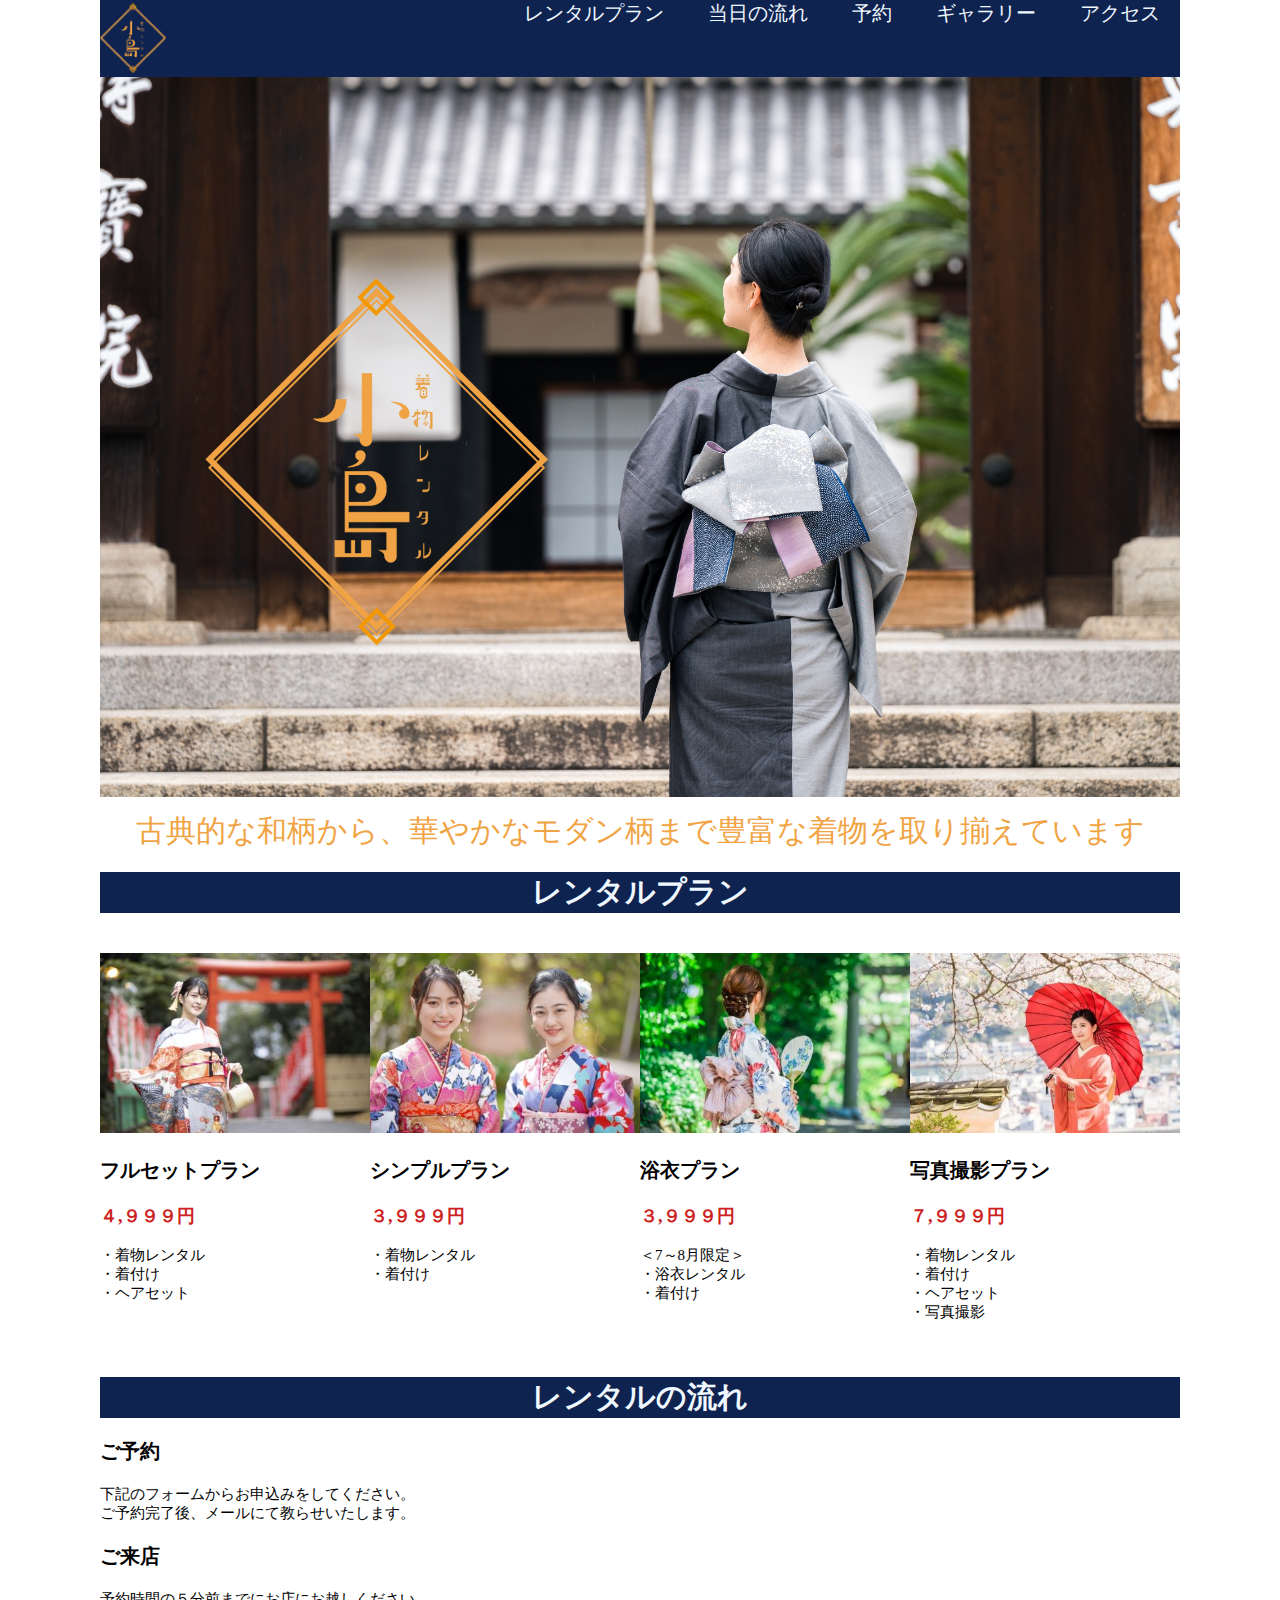
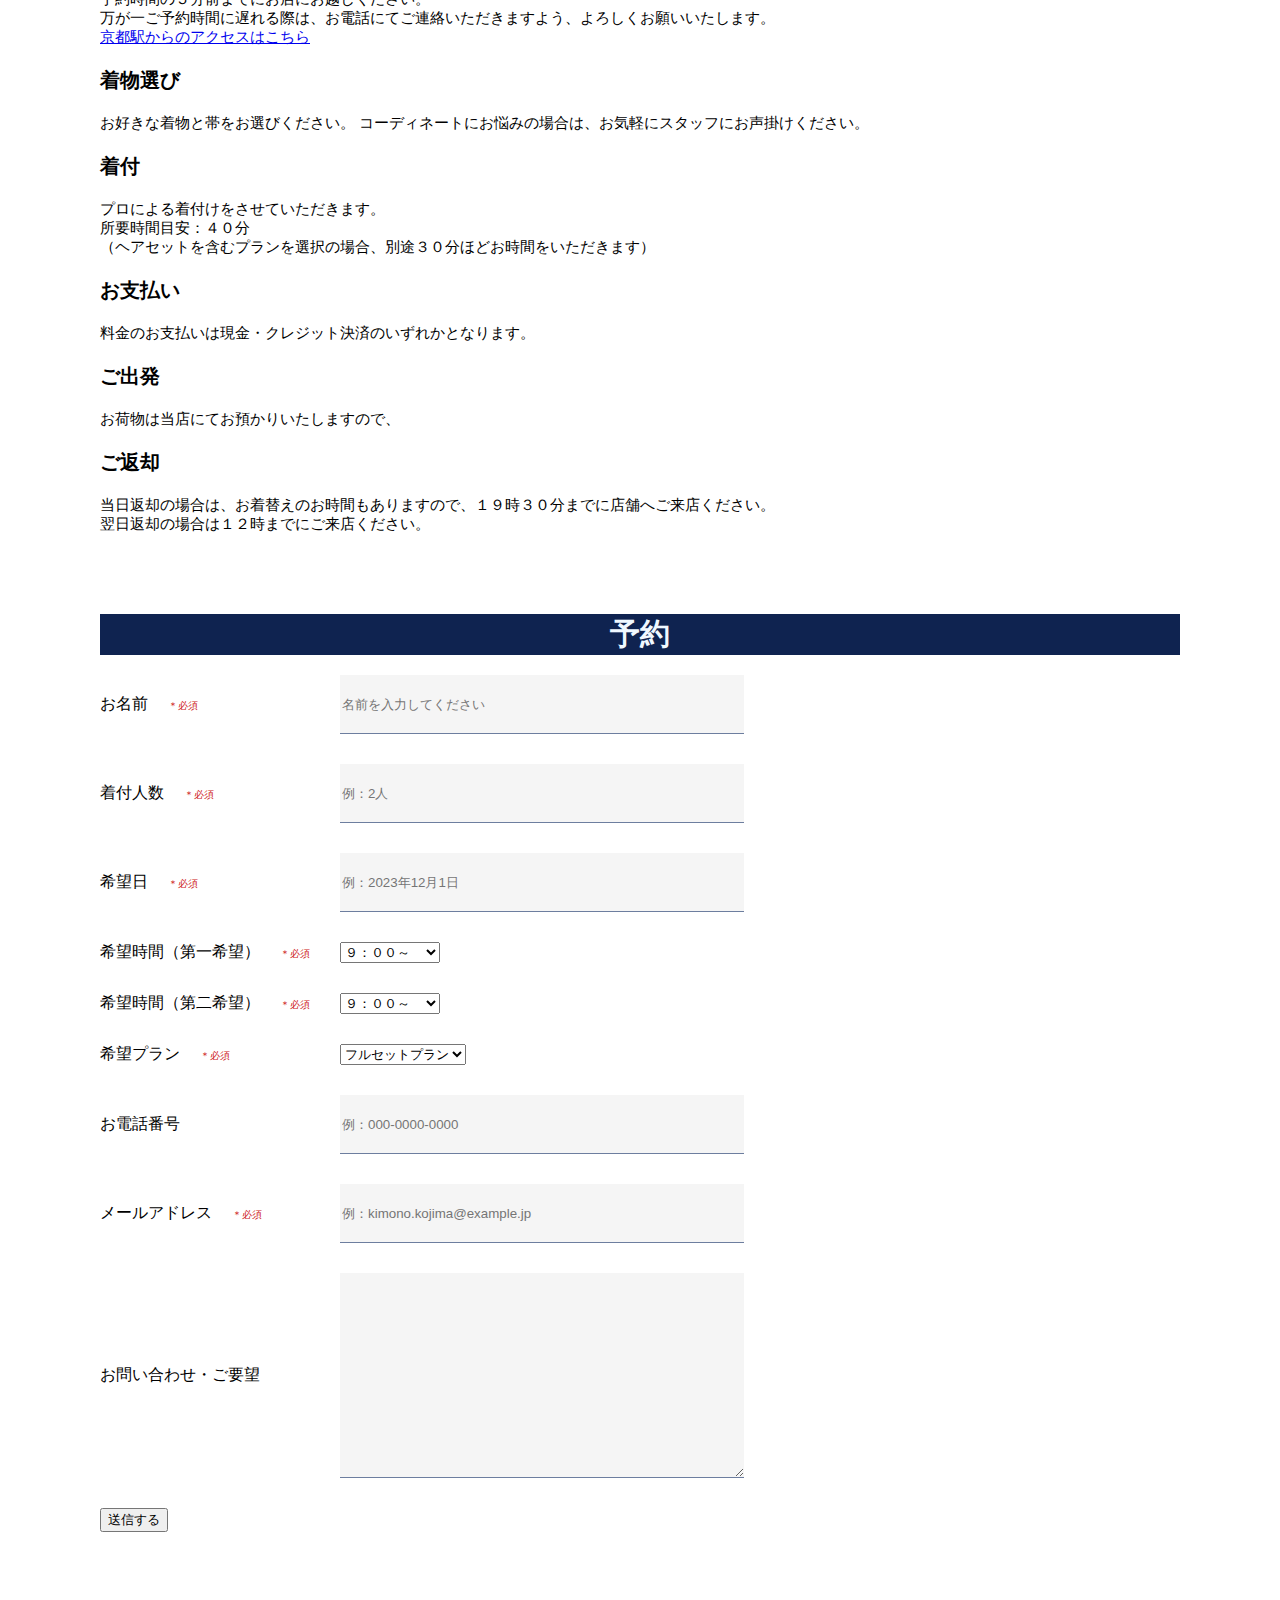
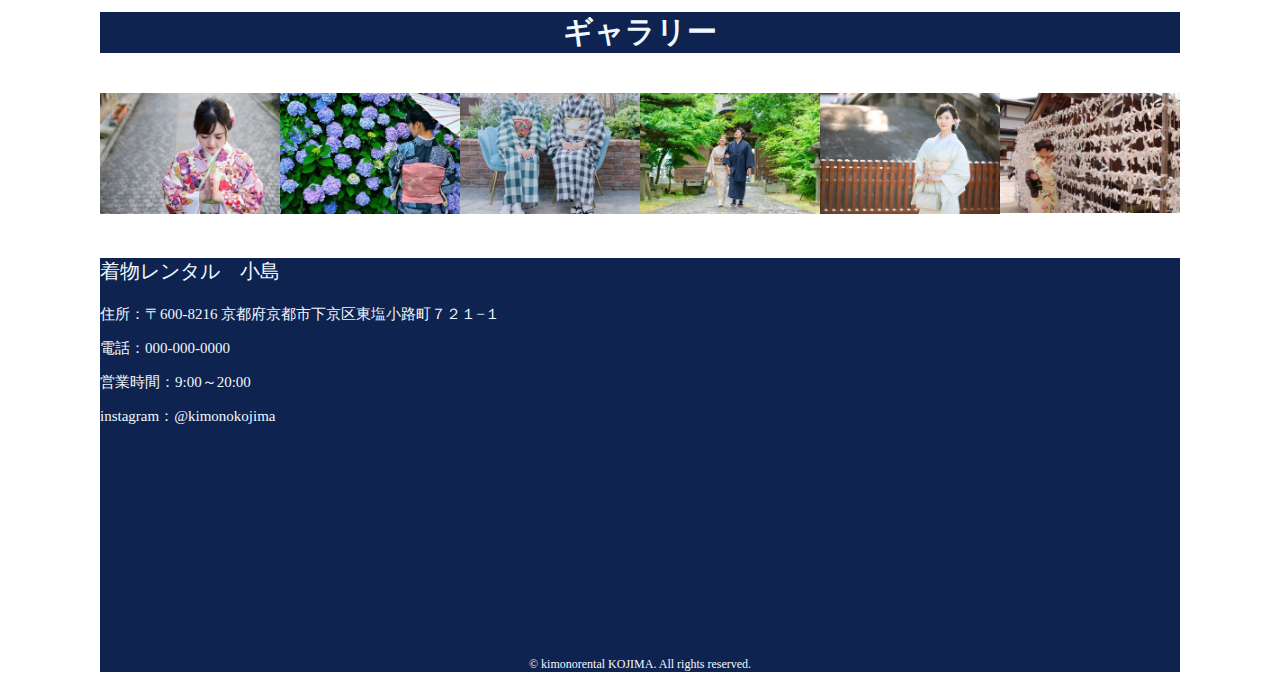
==== kimono_rental/index.html @ d1e51767 "Add files via upload" ====
<!DOCTYPE html>
<html>

<head>
  <meta charset="UTF-8">
  <meta name="viewport" content="width=device-width, initial-scale=1.0">
  <meta name="description" content="京都にある着物レンタルサービス店のサイトです。" />
  <title>着物レンタル 小島</title>
  <link rel="stylesheet" href="css/style.css">

</head>

<body>
  <!-- ナビゲーションメニュー -->
  <header>
    <a href="index.html" id="logo"><img src="img/logo.png" alt="トップページに戻る"></a>
    <nav id="nav-pc">
      <div class="menu">
        <a href="index.html#rental_plan">レンタルプラン</a>
        <a href="index.html#rental_flow">当日の流れ</a>
        <a href="index.html#reservation">予約</a>
        <a href="index.html#gallery">ギャラリー</a>
        <a href="index.html#access">アクセス</a>
      </div>
    </nav>
  </header>

  <main>
    <!-- メイン画像 -->
    <div id="main">
      <img src="img/main.png" alt="着物を着た女性の後ろ姿">
    </div>

    <p id="point">古典的な和柄から、華やかなモダン柄まで豊富な着物を取り揃えています</p>

    <!-- レンタルプラン -->
    <section id="rental_plan">
      <h1 class="title">レンタルプラン</h1>
      <div class="plans">
        <div class="plan">
          <img src="img/plan1.jpg" alt="">
          <p class="plan_name">フルセットプラン</p>
          <p class="price">４,９９９円</p>
          <p>
            ・着物レンタル<br>
            ・着付け<br>
            ・ヘアセット<br>
          </p>
        </div>
        <div class="plan">
          <img src="img/plan2.jpg" alt="">
          <p class="plan_name">シンプルプラン</p>
          <p class="price">３,９９９円</p>
          <p>
            ・着物レンタル<br>
            ・着付け<br>
          </p>
        </div>
        <div class="plan">
          <img src="img/plan3.jpg" alt="">
          <p class="plan_name">浴衣プラン</p>
          <p class="price">３,９９９円</p>
          <p>
            ＜7～8月限定＞<br>
            ・浴衣レンタル<br>
            ・着付け<br>
          </p>
        </div>
        <div class="plan">
          <img src="img/plan4.jpg" alt="">
          <p class="plan_name">写真撮影プラン</p>
          <p class="price">７,９９９円</p>
          <p>
            ・着物レンタル<br>
            ・着付け<br>
            ・ヘアセット<br>
            ・写真撮影<br>
          </p>
        </div>
      </div>
    </section>

    <!-- レンタルの流れ -->
    <section id="rental_flow">
      <h1 class="title">レンタルの流れ</h1>
      <div class="the_day">
        <div class="flow">
          <p class="flow_title">ご予約</p>
          <p>
            下記のフォームからお申込みをしてください。<br>
            ご予約完了後、メールにて教らせいたします。
          </p>
        </div>
        <div class="flow">
          <p class="flow_title">ご来店</p>
          <p>
            予約時間の５分前までにお店にお越しください。<br>
            万が一ご予約時間に遅れる際は、お電話にてご連絡いただきますよう、よろしくお願いいたします。<br>
            <a href="index.html#access">京都駅からのアクセスはこちら</a>
          </p>
        </div>
        <div class="flow">
          <p class="flow_title">着物選び</p>
          <p>
            お好きな着物と帯をお選びください。
            コーディネートにお悩みの場合は、お気軽にスタッフにお声掛けください。
          </p>
        </div>
        <div class="flow">
          <p class="flow_title">着付</p>
          <p>
            プロによる着付けをさせていただきます。<br>
            所要時間目安：４０分<br>
            （ヘアセットを含むプランを選択の場合、別途３０分ほどお時間をいただきます）
          </p>
        </div>
        <div class="flow">
          <p class="flow_title">お支払い</p>
          <p>
            料金のお支払いは現金・クレジット決済のいずれかとなります。

          </p>
        </div>
        <div class="flow">
          <p class="flow_title">ご出発</p>
          <p>
            お荷物は当店にてお預かりいたしますので、
          </p>
        </div>
        <div class="flow">
          <p class="flow_title">ご返却</p>
          <p>
            当日返却の場合は、お着替えのお時間もありますので、１９時３０分までに店舗へご来店ください。<br>
            翌日返却の場合は１２時までにご来店ください。
          </p>
        </div>
      </div>
    </section>

    <!-- 予約フォーム -->
    <section id="reservation">
      <h1 class="title">予約</h1>
      <form action="https://api.staticforms.xyz/submit" method="post">
        <input type="text" name="honeypot" style="display:none">
        <!-- STATIC FORMSのアクセスキー -->
        <input type="hidden" name="accessKey" value="3b613370-7d6a-4ee6-94cb-7e8d8096df7c">
        <!--メールのタイトル-->
        <input type="hidden" name="subject" value="お問い合わせフォーム" />
        <!--送信先のメールアドレスをvalueに設定する-->
        <input type="hidden" name="replyTo" value="ikumi.kt.ti@gmail.com">
        <!--redirectToのURLは公開後のURLへリンクする-->
        <input type="hidden" name="redirectTo" value="">
        <div>
          <div class="reserve_heading">
            <label>お名前<span class="reserve_span">＊必須</span></label>
          </div>

          <input type="text" placeholder="名前を入力してください" class="reserve_textbox">
        </div>

        <div>
          <div class="reserve_heading">
            <label>着付人数<span class="reserve_span">＊必須</span></label>
          </div>

          <input type="text" placeholder="例：2人" class="reserve_textbox">
        </div>

        <div>
          <div class="reserve_heading">
            <label>希望日<span class="reserve_span">＊必須</span></label>
          </div>

          <input type="text" placeholder="例：2023年12月1日" class="reserve_textbox">
        </div>

        <div>
          <div class="reserve_heading">
            <label>希望時間（第一希望）<span class="reserve_span">＊必須</span></label>
          </div>

          <select> 
            <option>　９：００～</option>
            <option>１０：００～</option>
            <option>１１：００～</option>
            <option>１２：００～</option>
            <option>１３：００～</option>
            <option>１４：００～</option>
            <option>１５：００～</option>
          </select>
        </div>

        <div>
          <div class="reserve_heading">
            <label>希望時間（第二希望）<span class="reserve_span">＊必須</span></label>
          </div>

          <select>           
            <option>　９：００～</option>
            <option>１０：００～</option>
            <option>１１：００～</option>
            <option>１２：００～</option>
            <option>１３：００～</option>
            <option>１４：００～</option>
            <option>１５：００～</option>
          </select>
        </div>

        <div>
          <div class="reserve_heading">
            <label>希望プラン<span class="reserve_span">＊必須</span></label>
          </div>

          <select> 
            <option>フルセットプラン</option>
            <option>シンプルプラン</option>
            <option>浴衣プラン</option>
            <option>写真撮影プラン</option>
          </select>
        </div>

        <div>
          <div class="reserve_heading">
            <label>お電話番号</label>
          </div>

          <input type="text" placeholder="例：000-0000-0000" class="reserve_textbox">
        </div>

        <div>
          <div class="reserve_heading">
            <label>メールアドレス<span class="reserve_span">＊必須</span></label>
          </div>

          <input type="text" placeholder="例：kimono.kojima@example.jp" class="reserve_textbox">
        </div>

        <div>
          <div class="reserve_heading">
            <label>お問い合わせ・ご要望</label>
          </div>

          <textarea class="reserve_textarea"></textarea>
        </div>

        <input type="submit" value="送信する">
      </form>
      </section> 

    <!-- ギャラリー -->
    <section id="gallery">
      <h1 class="title">ギャラリー</h1>
      <div class="galleries">
        <div class="gallery">
          <img src="img/gallery1.jpg" alt="お祈りする女性">
        </div>
        <div class="gallery">
          <img src="img/gallery2.jpg" alt="背を向けた女性">
        </div>
        <div class="gallery">
          <img src="img/gallery3.jpg" alt="チェック柄の着物を着た2人の女性">
        </div>
        <div class="gallery">
          <img src="img/gallery4.jpg" alt="着物を着たカップル">
        </div>
        <div class="gallery">
          <img src="img/gallery5.jpg" alt="淡い着物を着た女性">
        </div>
        <div class="gallery">
          <img src="img/gallery6.jpg" alt="おみくじを結んでお祈りする女性">
        </div>

      </div>
    </section>

  </main>

  <footer>
    <!-- アクセス -->
    <section id="access">
      <div class="info">
        <p id="shop_name">着物レンタル　小島</p>
        <p class="shop_info">住所：〒600-8216 京都府京都市下京区東塩小路町７２１−１</p>
        <p class="shop_info">電話：000-000-0000</p>
        <p class="shop_info">営業時間：9:00～20:00</p>
        <p class="shop_info">instagram：@kimonokojima</p>
      </div>
      <div class="info">
        <iframe
        src="https://www.google.com/maps/embed?pb=!1m14!1m8!1m3!1d817.1936448024471!2d135.75875816679297!3d34.98731071871799!3m2!1i1024!2i768!4f13.1!3m3!1m2!1s0x600109a325dedcab%3A0x1a53afeb36fd9975!2z5Lqs6YO944K_44Ov44O844OT44Or!5e0!3m2!1sja!2sjp!4v1698996760218!5m2!1sja!2sjp"
        width="300" height="200" style="border:0;" allowfullscreen="" loading="lazy" referrerpolicy="no-referrer-when-downgrade">
        </iframe>
      </div>
    </section>
    <p id="copy">&copy; kimonorental KOJIMA. All rights reserved.</p>
  </footer>
</body>


</html>
---- kimono_rental/css/style.css ----
/* PC、スマホ共通スタイル */
/* 横幅設定 */
body {
  max-width: 1080px;
  min-width: 960px;
  margin: 0 auto 0 auto;
}

/* 全画像共通 */
img{
  max-width: 100%;
  height: auto;
}

/* ヘッダー */
header {
  background-color: #0f2350;
  display: flex;
  justify-content: space-between;
}

/* メイン画像 */
#main {
  text-align:center;
}

/* 各項目のタイトルバー */
  .title {
  background-color: #0f2350;
  text-align: center;
  font-size: 30px;
  margin: 20px auto 20px auto;
}

/* メイン画像下のセールスポイント */
#point {
  color: #F1A444;
  text-align: center;
  font-size: 30px;
  margin: 10px auto;
}

/* タイトル文字 */
.title {
  color: #f0f8ff;
}

p {
  font-size: 15px;
}

/* レンタルプラン */
.plan_name{
  font-size: 20px;
  font-weight: bold;
}

.plan {
  margin: 20px auto ;
}

.price {
  font-size: 18px;
  font-weight: bold;
  color: #ce2222;
}



/* 予約フォーム */
#reservation {
  margin: 80px auto 80px auto;
}

/* 外枠 */
#reservation > form > div {
  display: flex;
  flex-direction: row;
  flex-wrap: wrap;
  padding-bottom: 30px;
}

/* 左列の見出し */
.reserve_heading {
  width: 240px;
  align-self: center;
}

/* 見出しのラベル */
.reserve_label {
  font-weight: bold;
}

/* 必須 */
.reserve_span {
  font-size: 10px;;
  color: #ce2222;
  margin: 0 0 0 20px;
}

/* テキストボックス */
.reserve_textbox {
  border-top: 0;
  border-left: 0;
  border-right: 0;
  border-bottom-width: 1px;
  border-bottom-color: #6D7E9F;
  border-bottom-style: solid;
  background-color: #F5F5F5;
  width: 400px;
  height: 56px;
}

/* お問い合わせ内容のテキストエリア */
.reserve_textarea {
  border-top: 0;
  border-left: 0;
  border-right: 0;
  border-bottom-width: 1px;
  border-bottom-color: #6D7E9F;
  border-bottom-style: solid;
  background-color: #F5F5F5;
  width: 400px;
  height: 200px;
}

/* コピーライト */
#copy {
  color: #f0f8ff;
  font-size: 12px;
  text-align: center;
}


/* PC画面表示 */
/* ナビゲーションメニュー */
#nav-pc {
  justify-content: space-between;
  list-style-type: none;
  text-align: right;
  width: 100%;

}

nav a {
  text-decoration: none;
  color: #f0f8ff;
  font-size: 20px;
  margin: auto 20px;
}

/* レンタルプラン */
.plans {
  display: flex;
  justify-content: center;
  margin: 20px auto 20px auto;
}



/* 当日の流れ */
.flow_title {
  font-size: 20px;
  font-weight: bold;
}


/* ギャラリー */
.galleries {
  display: flex;
  justify-content: center;
}

.gallery {
  margin: 20px auto 20px auto;
}

/* フッター */
footer {
  background-color: #0f2350;
}

#access {

}

.info {

}

#shop_name {
  color: aliceblue;
  font-size: 20px;
}

.shop_info {
  color: aliceblue;
}





/* スマホ画面表示 */
@media screen and (max-width: 768px) {
  /* レンタルプラン */
  .plans {
    display: flex;
    flex-direction: column;
    justify-content: center;
    margin: 20px auto 20px auto;
  }
  
  .plan {
    margin: 20px auto 20px auto;
  }

  /* ギャラリー */
  .galleries {
    display: flex;
    flex-direction: column;
    justify-content: center;
    margin: 20px auto 20px auto;
  }
  
  .gallery {
    margin: 20px auto 20px auto;
  }

  /* アクセス */
  #access {

  }
  
  .info {
  
  }
}
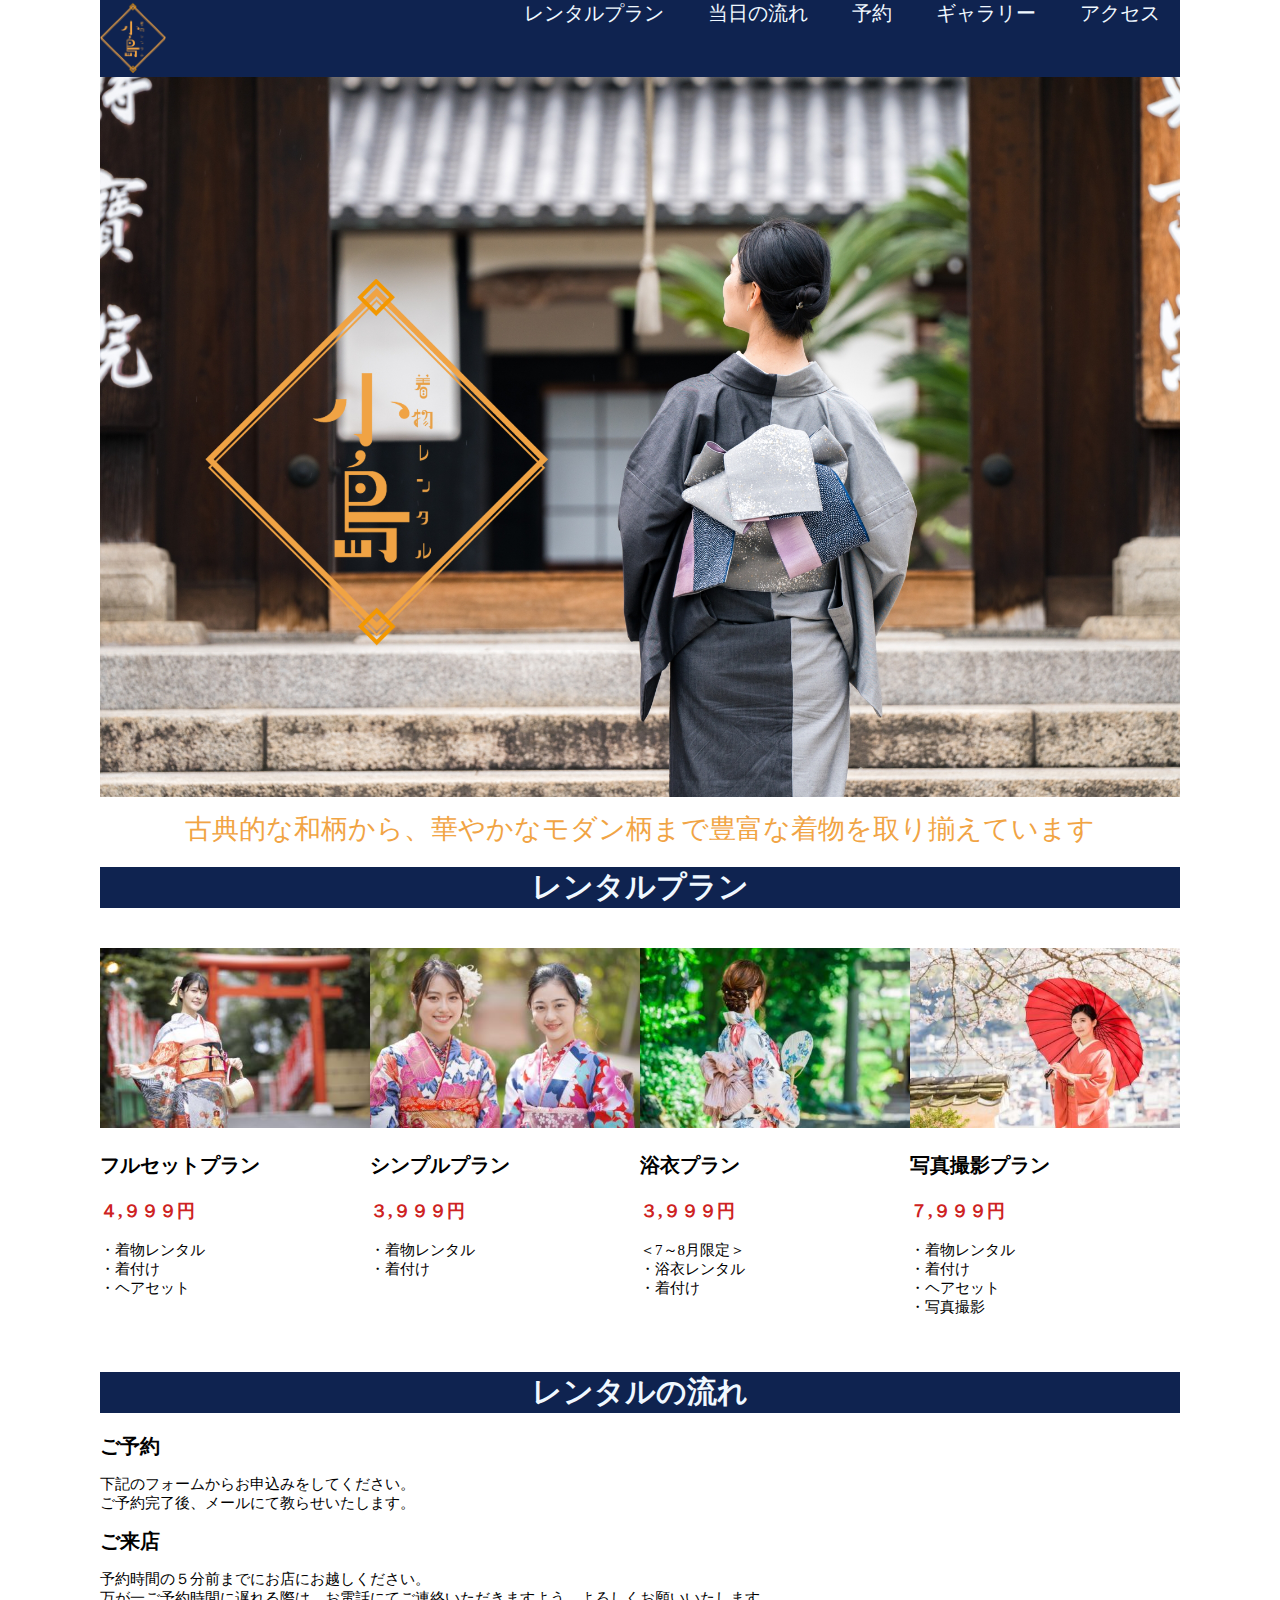
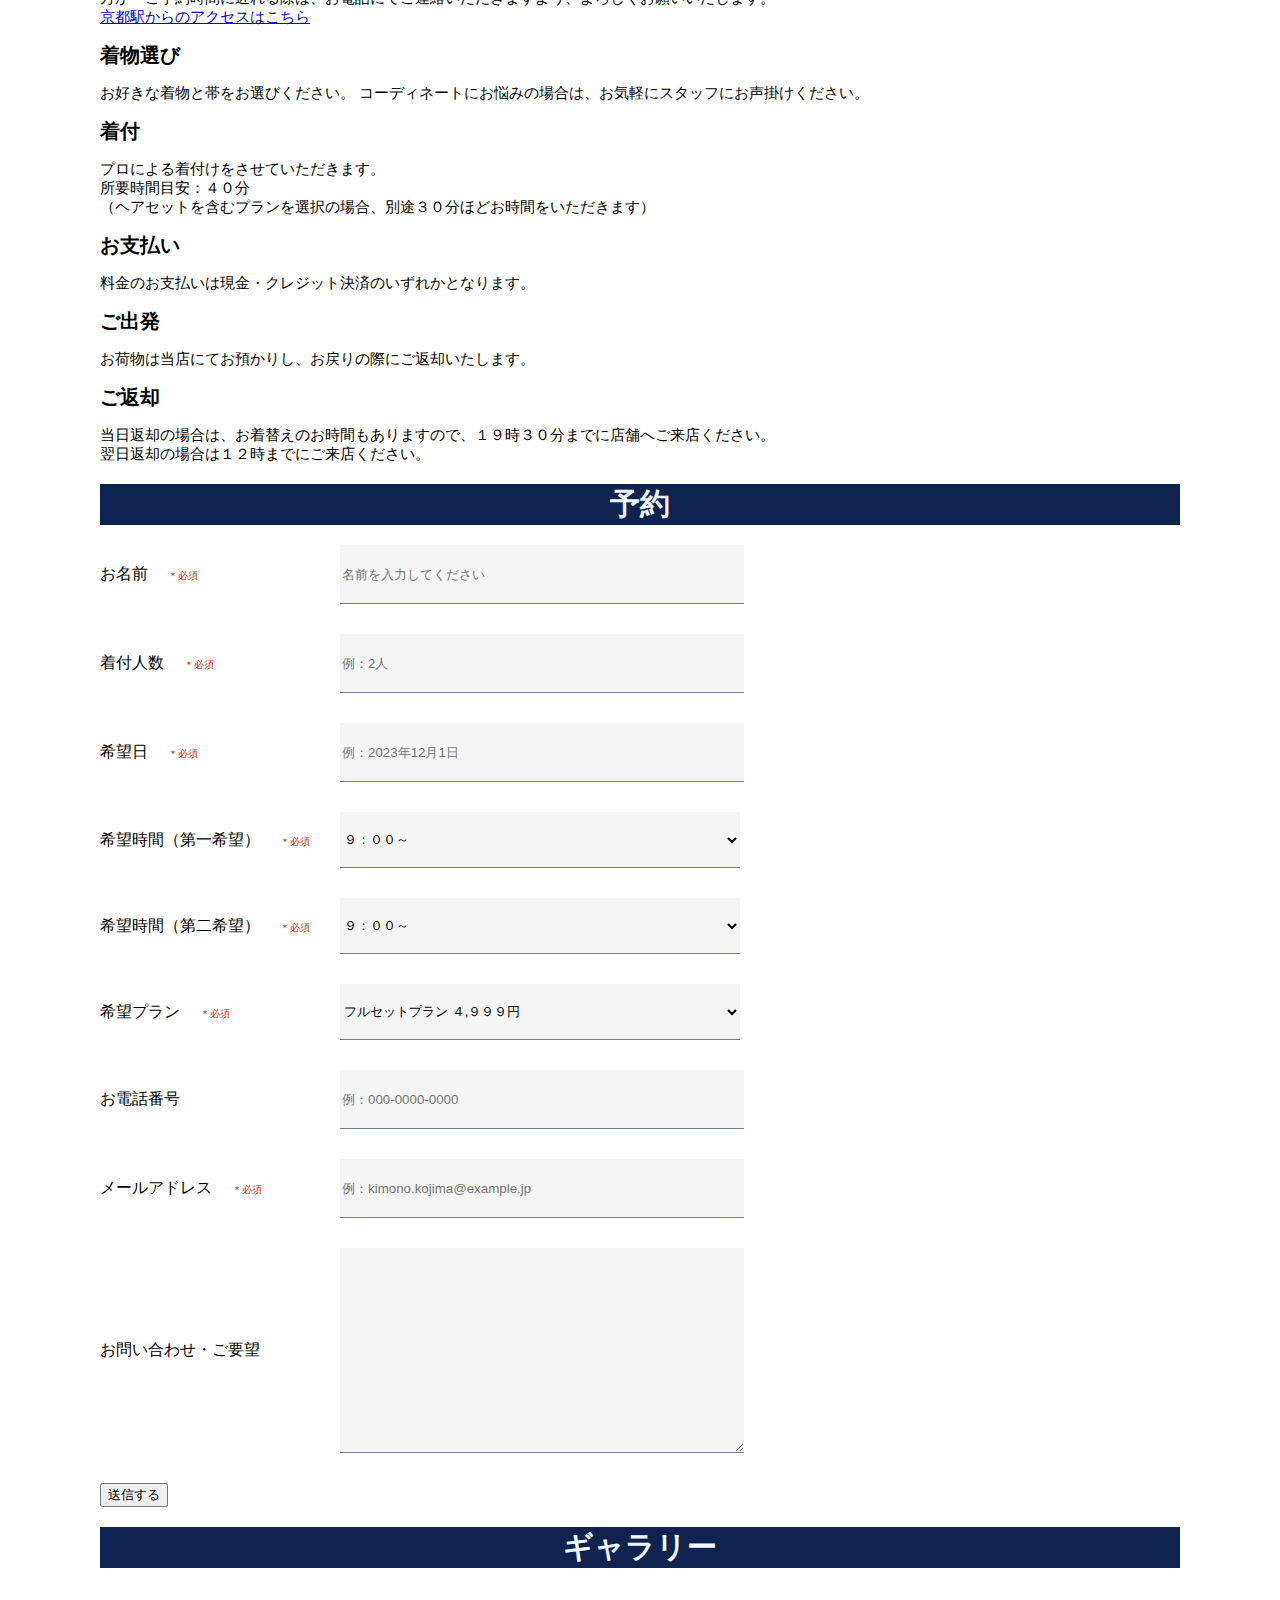
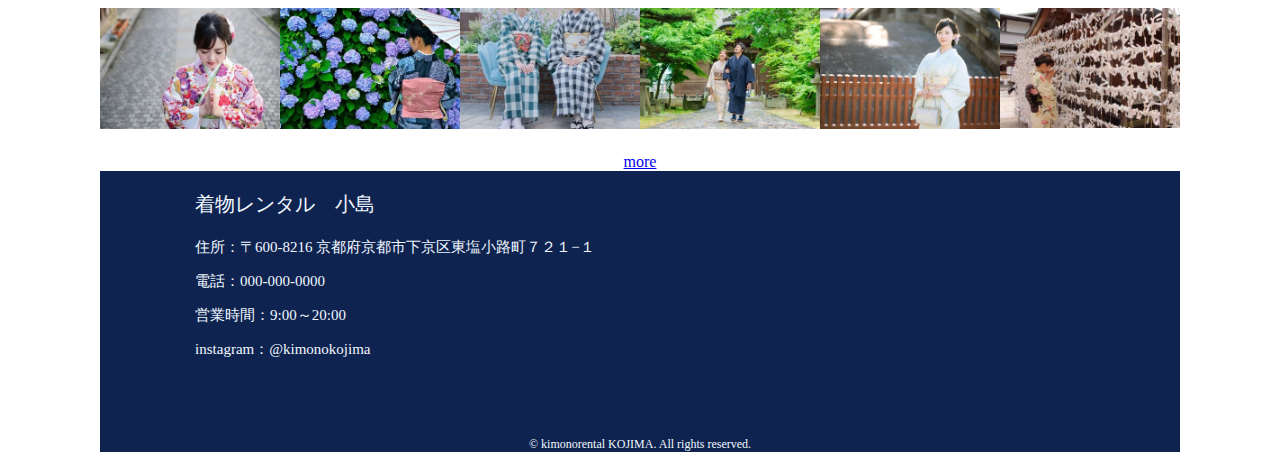
==== commit 824b6af8: "フッターの修正" ====
--- a/kimono_rental/index.html
+++ b/kimono_rental/index.html
@@ -118,14 +118,12 @@
           <p class="flow_title">お支払い</p>
           <p>
             料金のお支払いは現金・クレジット決済のいずれかとなります。
-
           </p>
         </div>
         <div class="flow">
           <p class="flow_title">ご出発</p>
           <p>
-            お荷物は当店にてお預かりいたしますので、
-          </p>
+            お荷物は当店にてお預かりし、お戻りの際にご返却いたします。
         </div>
         <div class="flow">
           <p class="flow_title">ご返却</p>
@@ -212,10 +210,10 @@
           </div>
 
           <select> 
-            <option>フルセットプラン</option>
-            <option>シンプルプラン</option>
-            <option>浴衣プラン</option>
-            <option>写真撮影プラン</option>
+            <option>フルセットプラン ４,９９９円</option>
+            <option>シンプルプラン ３,９９９円</option>
+            <option>浴衣プラン ３,９９９円</option>
+            <option>写真撮影プラン ７,９９９円</option>
           </select>
         </div>
 
@@ -269,7 +267,9 @@
         <div class="gallery">
           <img src="img/gallery6.jpg" alt="おみくじを結んでお祈りする女性">
         </div>
-
+      </div>
+      <div id="insta">
+        <a href="https://www.instagram.com/">more</a>
       </div>
     </section>
 
@@ -278,14 +278,14 @@
   <footer>
     <!-- アクセス -->
     <section id="access">
-      <div class="info">
+      <div id="info">
         <p id="shop_name">着物レンタル　小島</p>
         <p class="shop_info">住所：〒600-8216 京都府京都市下京区東塩小路町７２１−１</p>
         <p class="shop_info">電話：000-000-0000</p>
         <p class="shop_info">営業時間：9:00～20:00</p>
         <p class="shop_info">instagram：@kimonokojima</p>
       </div>
-      <div class="info">
+      <div id="map">
         <iframe
         src="https://www.google.com/maps/embed?pb=!1m14!1m8!1m3!1d817.1936448024471!2d135.75875816679297!3d34.98731071871799!3m2!1i1024!2i768!4f13.1!3m3!1m2!1s0x600109a325dedcab%3A0x1a53afeb36fd9975!2z5Lqs6YO944K_44Ov44O844OT44Or!5e0!3m2!1sja!2sjp!4v1698996760218!5m2!1sja!2sjp"
         width="300" height="200" style="border:0;" allowfullscreen="" loading="lazy" referrerpolicy="no-referrer-when-downgrade">
--- a/kimono_rental/css/style.css
+++ b/kimono_rental/css/style.css
@@ -7,7 +7,7 @@
 }
 
 /* 全画像共通 */
-img{
+img {
   max-width: 100%;
   height: auto;
 }
@@ -36,7 +36,7 @@
 #point {
   color: #F1A444;
   text-align: center;
-  font-size: 30px;
+  font-size: 27px;
   margin: 10px auto;
 }
 
@@ -65,11 +65,10 @@
   color: #ce2222;
 }
 
-
-
 /* 予約フォーム */
 #reservation {
-  margin: 80px auto 80px auto;
+  
+  
 }
 
 /* 外枠 */
@@ -111,7 +110,20 @@
   height: 56px;
 }
 
-/* お問い合わせ内容のテキストエリア */
+/* セレクトボックス */
+select {
+  border-top: 0;
+  border-left: 0;
+  border-right: 0;
+  border-bottom-width: 1px;
+  border-bottom-color: #6D7E9F;
+  border-bottom-style: solid;
+  background-color: #F5F5F5;
+  width: 400px;
+  height: 56px;
+}
+
+/* お問い合わせ・ご要望のテキストエリア */
 .reserve_textarea {
   border-top: 0;
   border-left: 0;
@@ -131,6 +143,11 @@
   text-align: center;
 }
 
+/* フッター */
+footer {
+  background-color: #0f2350;
+}
+
 
 /* PC画面表示 */
 /* ナビゲーションメニュー */
@@ -156,12 +173,11 @@
   margin: 20px auto 20px auto;
 }
 
-
-
 /* 当日の流れ */
 .flow_title {
   font-size: 20px;
   font-weight: bold;
+  margin: 0;
 }
 
 
@@ -175,17 +191,22 @@
   margin: 20px auto 20px auto;
 }
 
-/* フッター */
-footer {
-  background-color: #0f2350;
-}
-
+#insta {
+  text-align: center;
+}
+
+/* アクセス */
 #access {
-
-}
-
-.info {
-
+  display: flex;
+  justify-content: space-around;
+}
+
+#info {
+
+}
+
+#map {
+  margin: 25px 0;
 }
 
 #shop_name {
@@ -196,7 +217,6 @@
 .shop_info {
   color: aliceblue;
 }
-
 
 
 
@@ -229,10 +249,14 @@
 
   /* アクセス */
   #access {
-
-  }
-  
-  .info {
-  
-  }
-}+    display: flex;
+    flex-direction: column;
+  }
+
+  #info {
+
+  }
+
+  #map {
+    
+  }